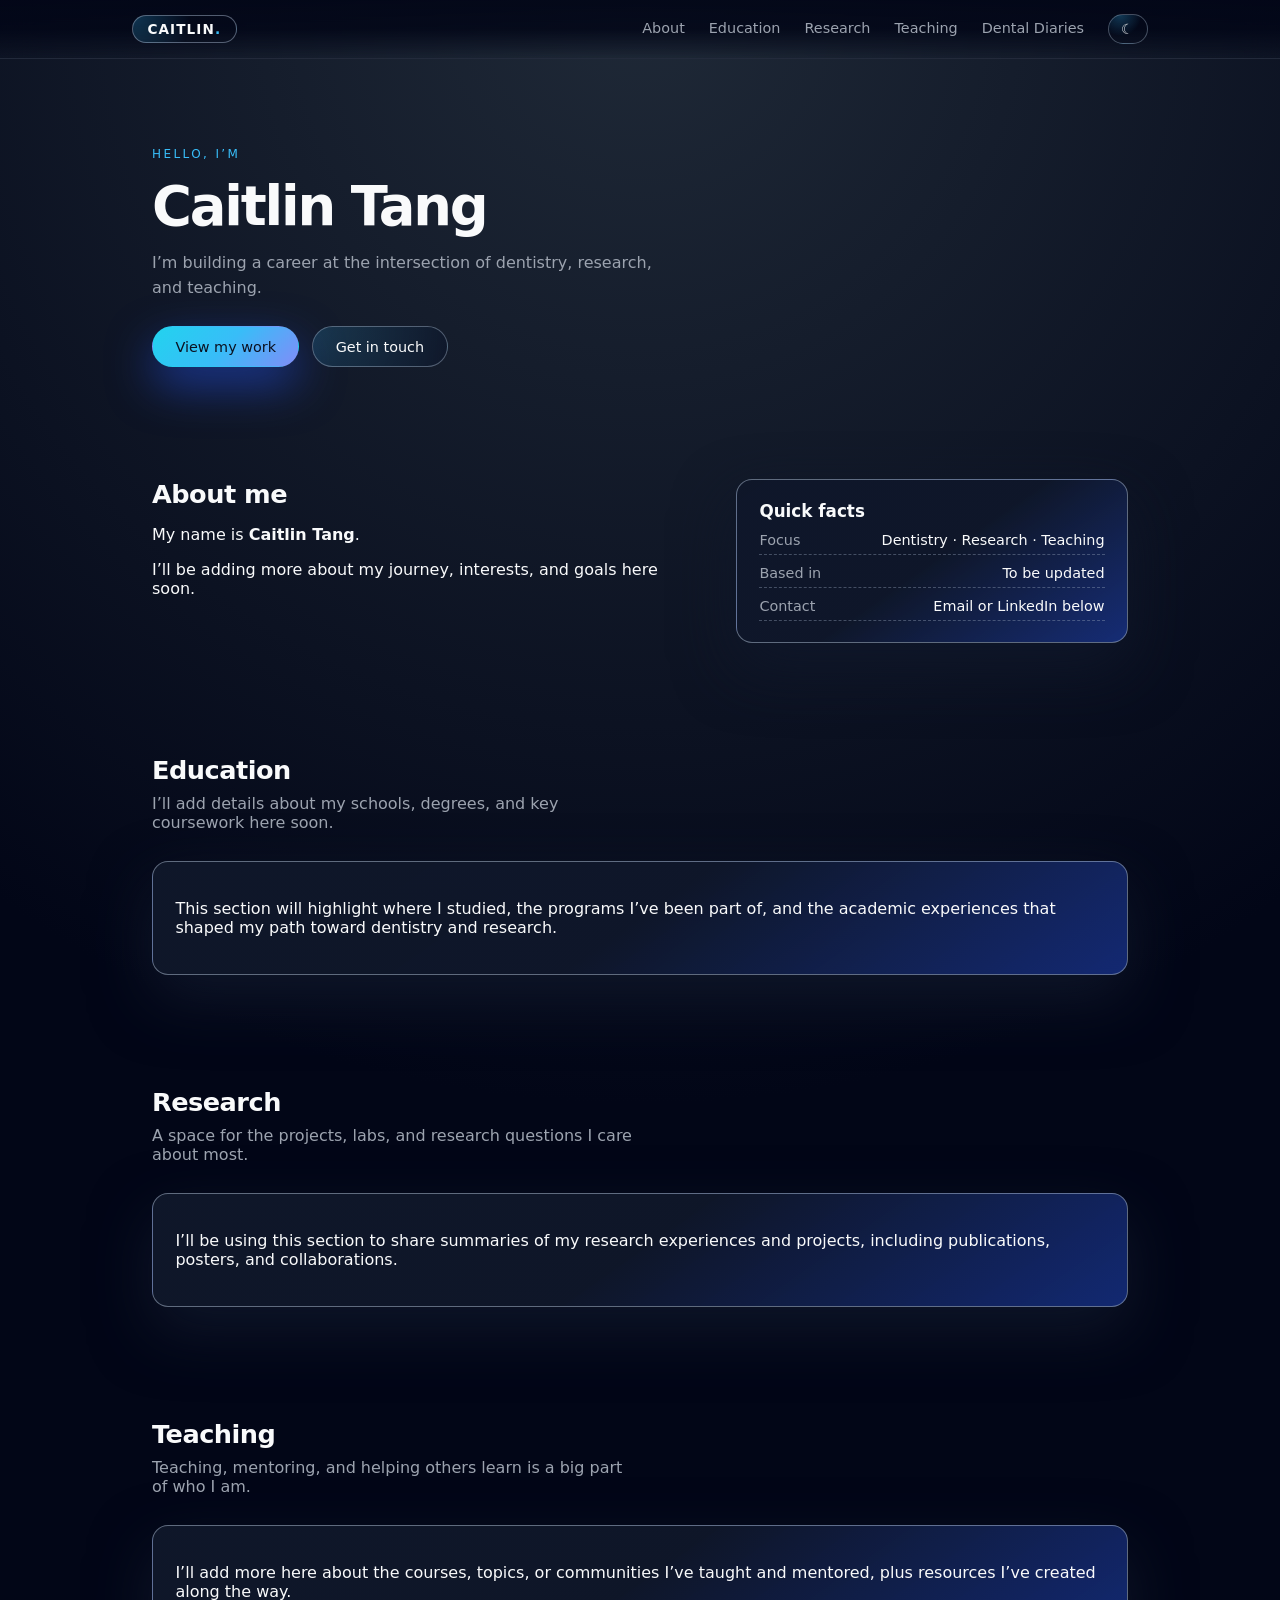
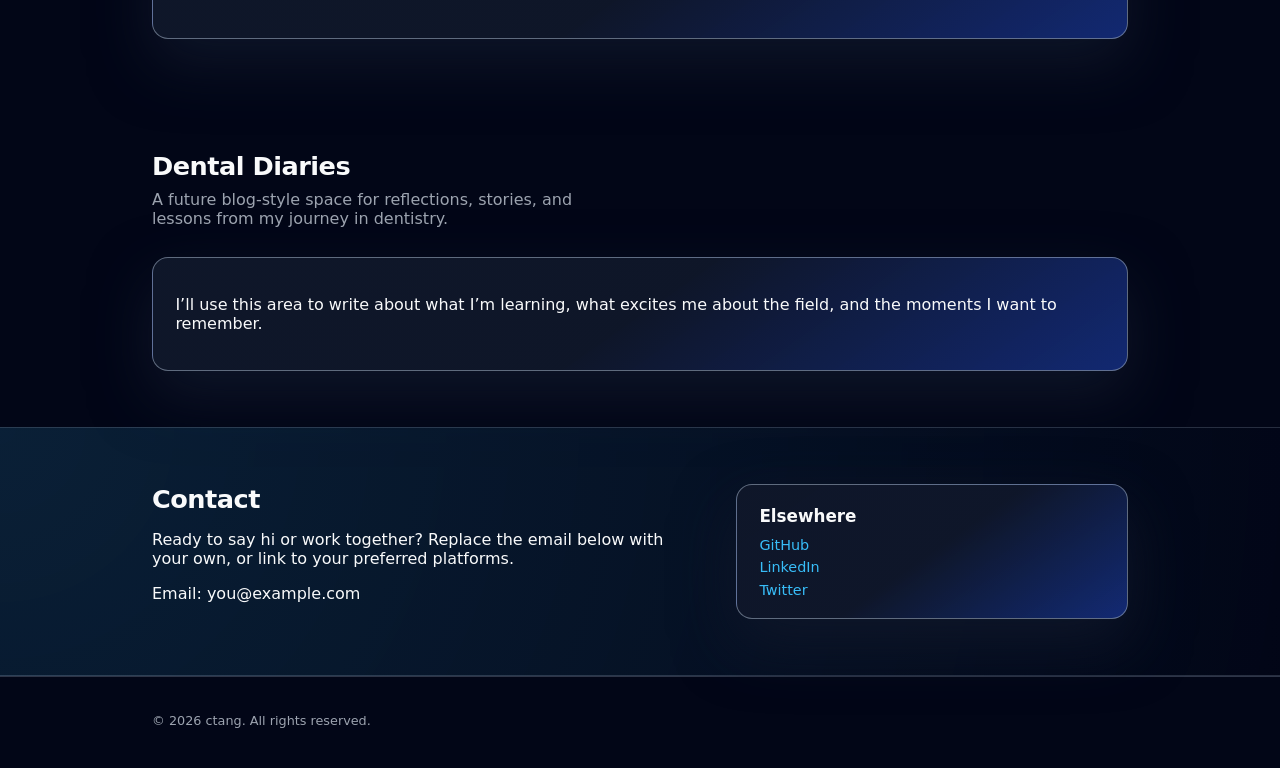
==== index.html @ 3e534599 "Initial website" ====
<!DOCTYPE html>
<html lang="en">
  <head>
    <meta charset="UTF-8" />
    <meta name="viewport" content="width=device-width, initial-scale=1.0" />
    <title>Caitlin Tang</title>
    <meta name="description" content="Personal website and portfolio of Caitlin Tang." />
    <link rel="stylesheet" href="styles.css" />
  </head>
  <body>
    <header class="site-header">
      <div class="container header-inner">
        <a href="#top" class="logo">caitlin<span>.</span></a>
        <nav class="nav">
          <a href="#about">About</a>
          <a href="#education">Education</a>
          <a href="#research">Research</a>
          <a href="#teaching">Teaching</a>
          <a href="#dental-diaries">Dental Diaries</a>
          <button class="theme-toggle" aria-label="Toggle dark mode">
            <span class="theme-icon">☾</span>
          </button>
        </nav>
      </div>
    </header>

    <main id="top">
      <section class="hero">
        <div class="container hero-inner">
          <div>
            <p class="eyebrow">Hello, I’m</p>
            <h1>Caitlin Tang</h1>
            <p class="subtitle">
              I’m building a career at the intersection of dentistry, research, and teaching.
            </p>
            <div class="hero-actions">
              <a href="#projects" class="btn primary">View my work</a>
              <a href="#contact" class="btn ghost">Get in touch</a>
            </div>
          </div>
        </div>
      </section>

      <section id="about" class="section">
        <div class="container two-column">
          <div>
            <h2>About me</h2>
            <p>My name is <strong>Caitlin Tang</strong>.</p>
            <p>I’ll be adding more about my journey, interests, and goals here soon.</p>
          </div>
          <div class="card">
            <h3>Quick facts</h3>
            <ul class="facts-list">
              <li><span>Focus</span><strong>Dentistry · Research · Teaching</strong></li>
              <li><span>Based in</span><strong>To be updated</strong></li>
              <li><span>Contact</span><strong>Email or LinkedIn below</strong></li>
            </ul>
          </div>
        </div>
      </section>

      <section id="education" class="section">
        <div class="container">
          <h2>Education</h2>
          <p class="section-intro">
            I’ll add details about my schools, degrees, and key coursework here soon.
          </p>
          <div class="card">
            <p>
              This section will highlight where I studied, the programs I’ve been part of, and the academic
              experiences that shaped my path toward dentistry and research.
            </p>
          </div>
        </div>
      </section>

      <section id="research" class="section">
        <div class="container">
          <h2>Research</h2>
          <p class="section-intro">
            A space for the projects, labs, and research questions I care about most.
          </p>
          <div class="card">
            <p>
              I’ll be using this section to share summaries of my research experiences and projects,
              including publications, posters, and collaborations.
            </p>
          </div>
        </div>
      </section>

      <section id="teaching" class="section">
        <div class="container">
          <h2>Teaching</h2>
          <p class="section-intro">
            Teaching, mentoring, and helping others learn is a big part of who I am.
          </p>
          <div class="card">
            <p>
              I’ll add more here about the courses, topics, or communities I’ve taught and mentored,
              plus resources I’ve created along the way.
            </p>
          </div>
        </div>
      </section>

      <section id="dental-diaries" class="section">
        <div class="container">
          <h2>Dental Diaries</h2>
          <p class="section-intro">
            A future blog-style space for reflections, stories, and lessons from my journey in dentistry.
          </p>
          <div class="card">
            <p>
              I’ll use this area to write about what I’m learning, what excites me about the field,
              and the moments I want to remember.
            </p>
          </div>
        </div>
      </section>

      <section id="contact" class="section section-alt">
        <div class="container two-column">
          <div>
            <h2>Contact</h2>
            <p>
              Ready to say hi or work together? Replace the email below with your own, or
              link to your preferred platforms.
            </p>
            <p>
              Email:
              <a href="mailto:you@example.com">you@example.com</a>
            </p>
          </div>
          <div class="card">
            <h3>Elsewhere</h3>
            <ul class="links-list">
              <li>
                <a href="https://github.com/ctangtyy" target="_blank" rel="noreferrer">
                  GitHub
                </a>
              </li>
              <li>
                <a
                  href="https://www.linkedin.com/in/caitlin-tang-6b973a229/"
                  target="_blank"
                  rel="noreferrer"
                >
                  LinkedIn
                </a>
              </li>
              <li><a href="#" target="_blank" rel="noreferrer">Twitter</a></li>
            </ul>
          </div>
        </div>
      </section>
    </main>

    <footer class="site-footer">
      <div class="container footer-inner">
        <p>© <span id="year"></span> ctang. All rights reserved.</p>
      </div>
    </footer>

    <script src="script.js"></script>
  </body>
</html>
---- styles.css ----
:root {
  --bg: #050816;
  --bg-elevated: #0b1020;
  --bg-alt: #070b16;
  --text: #f9fafb;
  --muted: #9ca3af;
  --accent: #38bdf8;
  --accent-soft: rgba(56, 189, 248, 0.1);
  --border-subtle: rgba(148, 163, 184, 0.4);
  --radius-lg: 16px;
  --radius-full: 999px;
  --shadow-soft: 0 24px 60px rgba(15, 23, 42, 0.9);
  --shadow-subtle: 0 12px 30px rgba(15, 23, 42, 0.7);
  --transition-fast: 180ms ease-out;
  --transition-med: 220ms ease-out;
}

*,
*::before,
*::after {
  box-sizing: border-box;
}

html,
body {
  margin: 0;
  padding: 0;
  scroll-behavior: smooth;
}

body {
  min-height: 100vh;
  font-family: system-ui, -apple-system, BlinkMacSystemFont, "SF Pro Text", sans-serif;
  color: var(--text);
  background: radial-gradient(circle at top, #1f2937 0, #020617 45%, #020617 100%);
}

img {
  max-width: 100%;
  display: block;
}

a {
  color: inherit;
  text-decoration: none;
}

.container {
  width: 100%;
  max-width: 1024px;
  margin: 0 auto;
  padding: 0 1.5rem;
}

.site-header {
  position: sticky;
  top: 0;
  z-index: 20;
  backdrop-filter: blur(18px);
  background: linear-gradient(
    to bottom,
    rgba(2, 6, 23, 0.92),
    rgba(2, 6, 23, 0.85),
    transparent
  );
  border-bottom: 1px solid rgba(148, 163, 184, 0.22);
}

.header-inner {
  display: flex;
  align-items: center;
  justify-content: space-between;
  padding: 0.9rem 0.25rem;
}

.logo {
  font-weight: 700;
  letter-spacing: 0.08em;
  text-transform: uppercase;
  font-size: 0.85rem;
  padding: 0.3rem 0.9rem;
  border-radius: 999px;
  border: 1px solid rgba(148, 163, 184, 0.55);
  background: radial-gradient(circle at 0 0, rgba(56, 189, 248, 0.26), transparent 55%);
}

.logo span {
  color: var(--accent);
}

.nav {
  display: flex;
  align-items: center;
  gap: 1.5rem;
  font-size: 0.9rem;
}

.nav a {
  color: var(--muted);
  position: relative;
  padding-bottom: 0.1rem;
  transition: color var(--transition-fast);
}

.nav a::after {
  content: "";
  position: absolute;
  left: 0;
  bottom: 0;
  width: 0;
  height: 1px;
  background: linear-gradient(to right, #22d3ee, #38bdf8, #818cf8);
  transition: width var(--transition-med);
}

.nav a:hover {
  color: var(--text);
}

.nav a:hover::after {
  width: 100%;
}

.theme-toggle {
  border-radius: 999px;
  border: 1px solid rgba(148, 163, 184, 0.5);
  background: radial-gradient(circle at 30% 0%, rgba(56, 189, 248, 0.3), transparent 55%);
  color: var(--text);
  padding: 0.35rem 0.75rem;
  display: inline-flex;
  align-items: center;
  gap: 0.4rem;
  cursor: pointer;
  font-size: 0.75rem;
  text-transform: uppercase;
  letter-spacing: 0.08em;
  opacity: 0.9;
  transition: transform var(--transition-fast), box-shadow var(--transition-fast),
    background var(--transition-fast), opacity var(--transition-fast);
}

.theme-toggle:hover {
  transform: translateY(-1px);
  box-shadow: 0 10px 25px rgba(15, 23, 42, 0.8);
  opacity: 1;
}

.theme-icon {
  font-size: 0.9rem;
}

.hero {
  padding: 5.5rem 0 3.5rem;
}

.hero-inner {
  display: grid;
  grid-template-columns: minmax(0, 1.3fr);
  gap: 3rem;
}

.eyebrow {
  text-transform: uppercase;
  letter-spacing: 0.2em;
  font-size: 0.75rem;
  color: var(--accent);
  margin: 0 0 0.9rem;
}

h1 {
  font-size: clamp(2.6rem, 5vw, 3.4rem);
  letter-spacing: -0.04em;
  margin: 0 0 0.7rem;
}

.subtitle {
  font-size: 1rem;
  line-height: 1.6;
  color: var(--muted);
  max-width: 32rem;
  margin: 0 0 1.6rem;
}

.hero-actions {
  display: flex;
  flex-wrap: wrap;
  gap: 0.8rem;
}

.btn {
  display: inline-flex;
  align-items: center;
  justify-content: center;
  padding: 0.7rem 1.4rem;
  border-radius: var(--radius-full);
  font-size: 0.9rem;
  border: 1px solid transparent;
  cursor: pointer;
  transition: transform var(--transition-fast), box-shadow var(--transition-fast),
    background var(--transition-fast), border-color var(--transition-fast), color var(--transition-fast);
}

.btn.primary {
  background: linear-gradient(135deg, #22d3ee, #38bdf8, #818cf8);
  color: #0b1120;
  box-shadow: 0 18px 45px rgba(30, 64, 175, 0.8);
}

.btn.primary:hover {
  transform: translateY(-1px);
  box-shadow: 0 22px 55px rgba(15, 23, 42, 0.95);
}

.btn.ghost {
  border-color: rgba(148, 163, 184, 0.5);
  color: var(--text);
  background: radial-gradient(circle at 0 0, rgba(56, 189, 248, 0.18), rgba(15, 23, 42, 0.9));
}

.btn.ghost:hover {
  border-color: rgba(148, 163, 184, 0.9);
  background: radial-gradient(circle at 0 0, rgba(56, 189, 248, 0.2), rgba(15, 23, 42, 1));
}

.section {
  padding: 3.5rem 0;
}

.section-alt {
  background: radial-gradient(circle at 0 0, rgba(56, 189, 248, 0.14), rgba(2, 6, 23, 0.95));
  border-top: 1px solid rgba(148, 163, 184, 0.25);
  border-bottom: 1px solid rgba(148, 163, 184, 0.25);
}

h2 {
  font-size: 1.6rem;
  letter-spacing: -0.02em;
  margin: 0 0 0.6rem;
}

.section-intro {
  margin: 0 0 1.8rem;
  color: var(--muted);
  max-width: 30rem;
}

.two-column {
  display: grid;
  grid-template-columns: minmax(0, 1.4fr) minmax(0, 1fr);
  gap: 2.2rem;
  align-items: flex-start;
}

.card {
  background: linear-gradient(
    145deg,
    rgba(15, 23, 42, 0.98),
    rgba(15, 23, 42, 0.96),
    rgba(30, 64, 175, 0.6)
  );
  border-radius: var(--radius-lg);
  padding: 1.3rem 1.4rem;
  border: 1px solid rgba(148, 163, 184, 0.6);
  box-shadow: var(--shadow-soft);
}

.card h3 {
  margin-top: 0;
  margin-bottom: 0.7rem;
  font-size: 1.05rem;
}

.facts-list {
  list-style: none;
  padding: 0;
  margin: 0;
  display: grid;
  gap: 0.6rem;
  font-size: 0.9rem;
}

.facts-list li {
  display: flex;
  justify-content: space-between;
  gap: 1rem;
  padding-bottom: 0.4rem;
  border-bottom: 1px dashed rgba(148, 163, 184, 0.4);
}

.facts-list span {
  color: var(--muted);
}

.facts-list strong {
  font-weight: 500;
}

.grid {
  display: grid;
  grid-template-columns: repeat(3, minmax(0, 1fr));
  gap: 1.5rem;
}

.project-card {
  position: relative;
  overflow: hidden;
  background: radial-gradient(circle at 0 0, rgba(56, 189, 248, 0.2), rgba(15, 23, 42, 0.98));
  box-shadow: var(--shadow-subtle);
}

.project-card::before {
  content: "";
  position: absolute;
  inset: -40%;
  background: conic-gradient(
    from 180deg at 50% 50%,
    rgba(56, 189, 248, 0.2),
    transparent,
    rgba(129, 140, 248, 0.3),
    transparent,
    rgba(56, 189, 248, 0.2)
  );
  opacity: 0;
  transition: opacity var(--transition-med);
  pointer-events: none;
}

.project-card:hover::before {
  opacity: 1;
}

.project-card h3 {
  margin-top: 0;
  margin-bottom: 0.5rem;
}

.project-card p {
  margin: 0 0 1rem;
  color: var(--muted);
  font-size: 0.9rem;
}

.tags {
  display: flex;
  flex-wrap: wrap;
  gap: 0.4rem;
}

.tags span {
  font-size: 0.75rem;
  padding: 0.25rem 0.6rem;
  border-radius: 999px;
  background: rgba(15, 23, 42, 0.2);
  border: 1px solid rgba(148, 163, 184, 0.6);
  color: var(--muted);
}

.links-list {
  list-style: none;
  padding: 0;
  margin: 0;
  display: grid;
  gap: 0.4rem;
  font-size: 0.9rem;
}

.links-list a {
  color: var(--accent);
}

.links-list a:hover {
  text-decoration: underline;
}

.site-footer {
  border-top: 1px solid rgba(148, 163, 184, 0.3);
  padding: 1.4rem 0 1.7rem;
}

.footer-inner {
  font-size: 0.8rem;
  color: var(--muted);
  display: flex;
  justify-content: space-between;
  gap: 1rem;
  flex-wrap: wrap;
}

@media (max-width: 800px) {
  .nav {
    gap: 0.9rem;
  }

  .hero {
    padding-top: 4.5rem;
  }

  .hero-inner {
    grid-template-columns: minmax(0, 1fr);
  }

  .two-column {
    grid-template-columns: minmax(0, 1fr);
  }

  .grid {
    grid-template-columns: repeat(2, minmax(0, 1fr));
  }
}

@media (max-width: 600px) {
  .header-inner {
    padding-inline: 0.2rem;
  }

  .nav a {
    display: none;
  }

  .hero {
    padding-top: 4.2rem;
  }

  .grid {
    grid-template-columns: minmax(0, 1fr);
  }

  .card {
    padding: 1.05rem 1.1rem;
  }
}
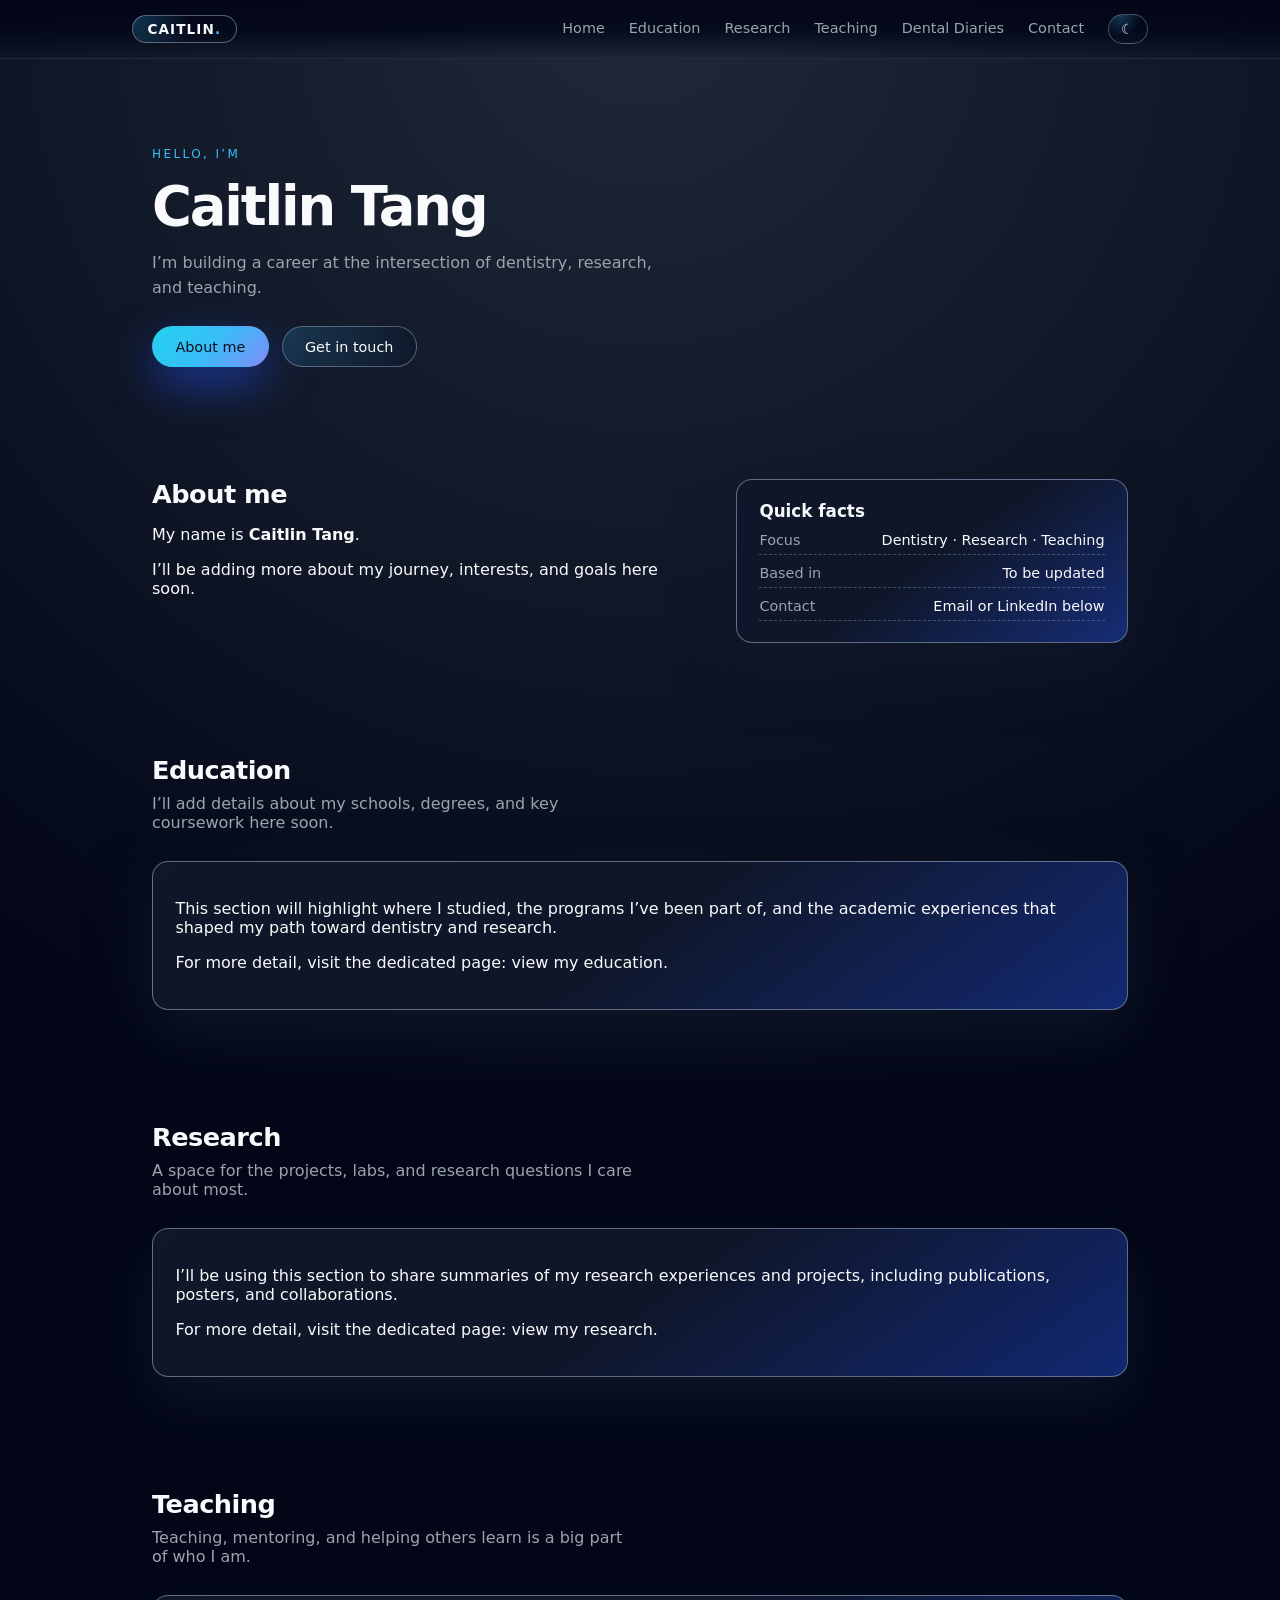
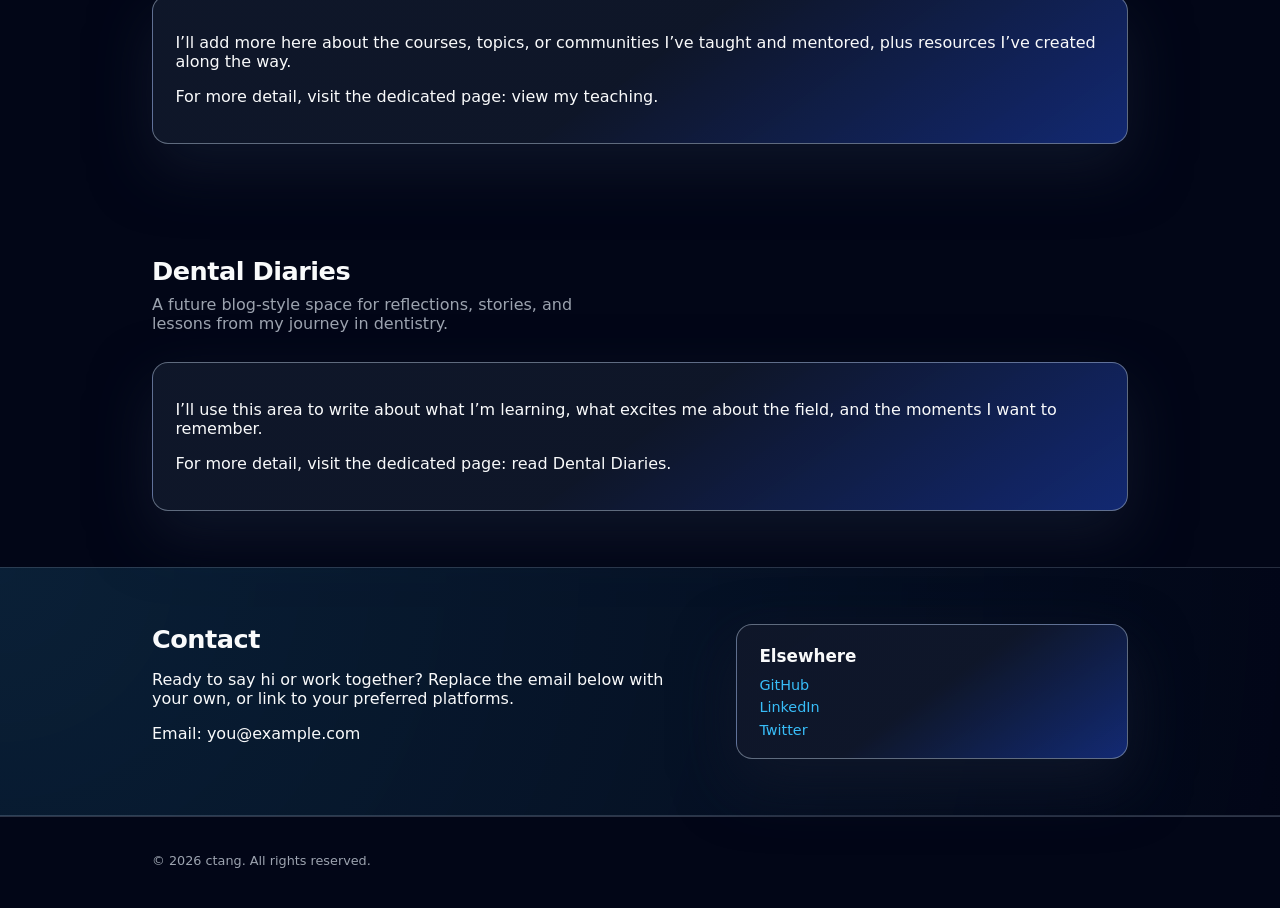
==== commit e70fa91f: "Add multi-page layout for education, research, teaching, and dental diaries" ====
--- a/index.html
+++ b/index.html
@@ -10,13 +10,14 @@
   <body>
     <header class="site-header">
       <div class="container header-inner">
-        <a href="#top" class="logo">caitlin<span>.</span></a>
+        <a href="index.html#top" class="logo">caitlin<span>.</span></a>
         <nav class="nav">
-          <a href="#about">About</a>
-          <a href="#education">Education</a>
-          <a href="#research">Research</a>
-          <a href="#teaching">Teaching</a>
-          <a href="#dental-diaries">Dental Diaries</a>
+          <a href="index.html#about">Home</a>
+          <a href="education.html">Education</a>
+          <a href="research.html">Research</a>
+          <a href="teaching.html">Teaching</a>
+          <a href="dental-diaries.html">Dental Diaries</a>
+          <a href="index.html#contact">Contact</a>
           <button class="theme-toggle" aria-label="Toggle dark mode">
             <span class="theme-icon">☾</span>
           </button>
@@ -34,7 +35,7 @@
               I’m building a career at the intersection of dentistry, research, and teaching.
             </p>
             <div class="hero-actions">
-              <a href="#projects" class="btn primary">View my work</a>
+              <a href="#about" class="btn primary">About me</a>
               <a href="#contact" class="btn ghost">Get in touch</a>
             </div>
           </div>
@@ -70,6 +71,10 @@
               This section will highlight where I studied, the programs I’ve been part of, and the academic
               experiences that shaped my path toward dentistry and research.
             </p>
+            <p>
+              For more detail, visit the dedicated page:
+              <a href="education.html">view my education</a>.
+            </p>
           </div>
         </div>
       </section>
@@ -84,6 +89,10 @@
             <p>
               I’ll be using this section to share summaries of my research experiences and projects,
               including publications, posters, and collaborations.
+            </p>
+            <p>
+              For more detail, visit the dedicated page:
+              <a href="research.html">view my research</a>.
             </p>
           </div>
         </div>
@@ -100,6 +109,10 @@
               I’ll add more here about the courses, topics, or communities I’ve taught and mentored,
               plus resources I’ve created along the way.
             </p>
+            <p>
+              For more detail, visit the dedicated page:
+              <a href="teaching.html">view my teaching</a>.
+            </p>
           </div>
         </div>
       </section>
@@ -114,6 +127,10 @@
             <p>
               I’ll use this area to write about what I’m learning, what excites me about the field,
               and the moments I want to remember.
+            </p>
+            <p>
+              For more detail, visit the dedicated page:
+              <a href="dental-diaries.html">read Dental Diaries</a>.
             </p>
           </div>
         </div>
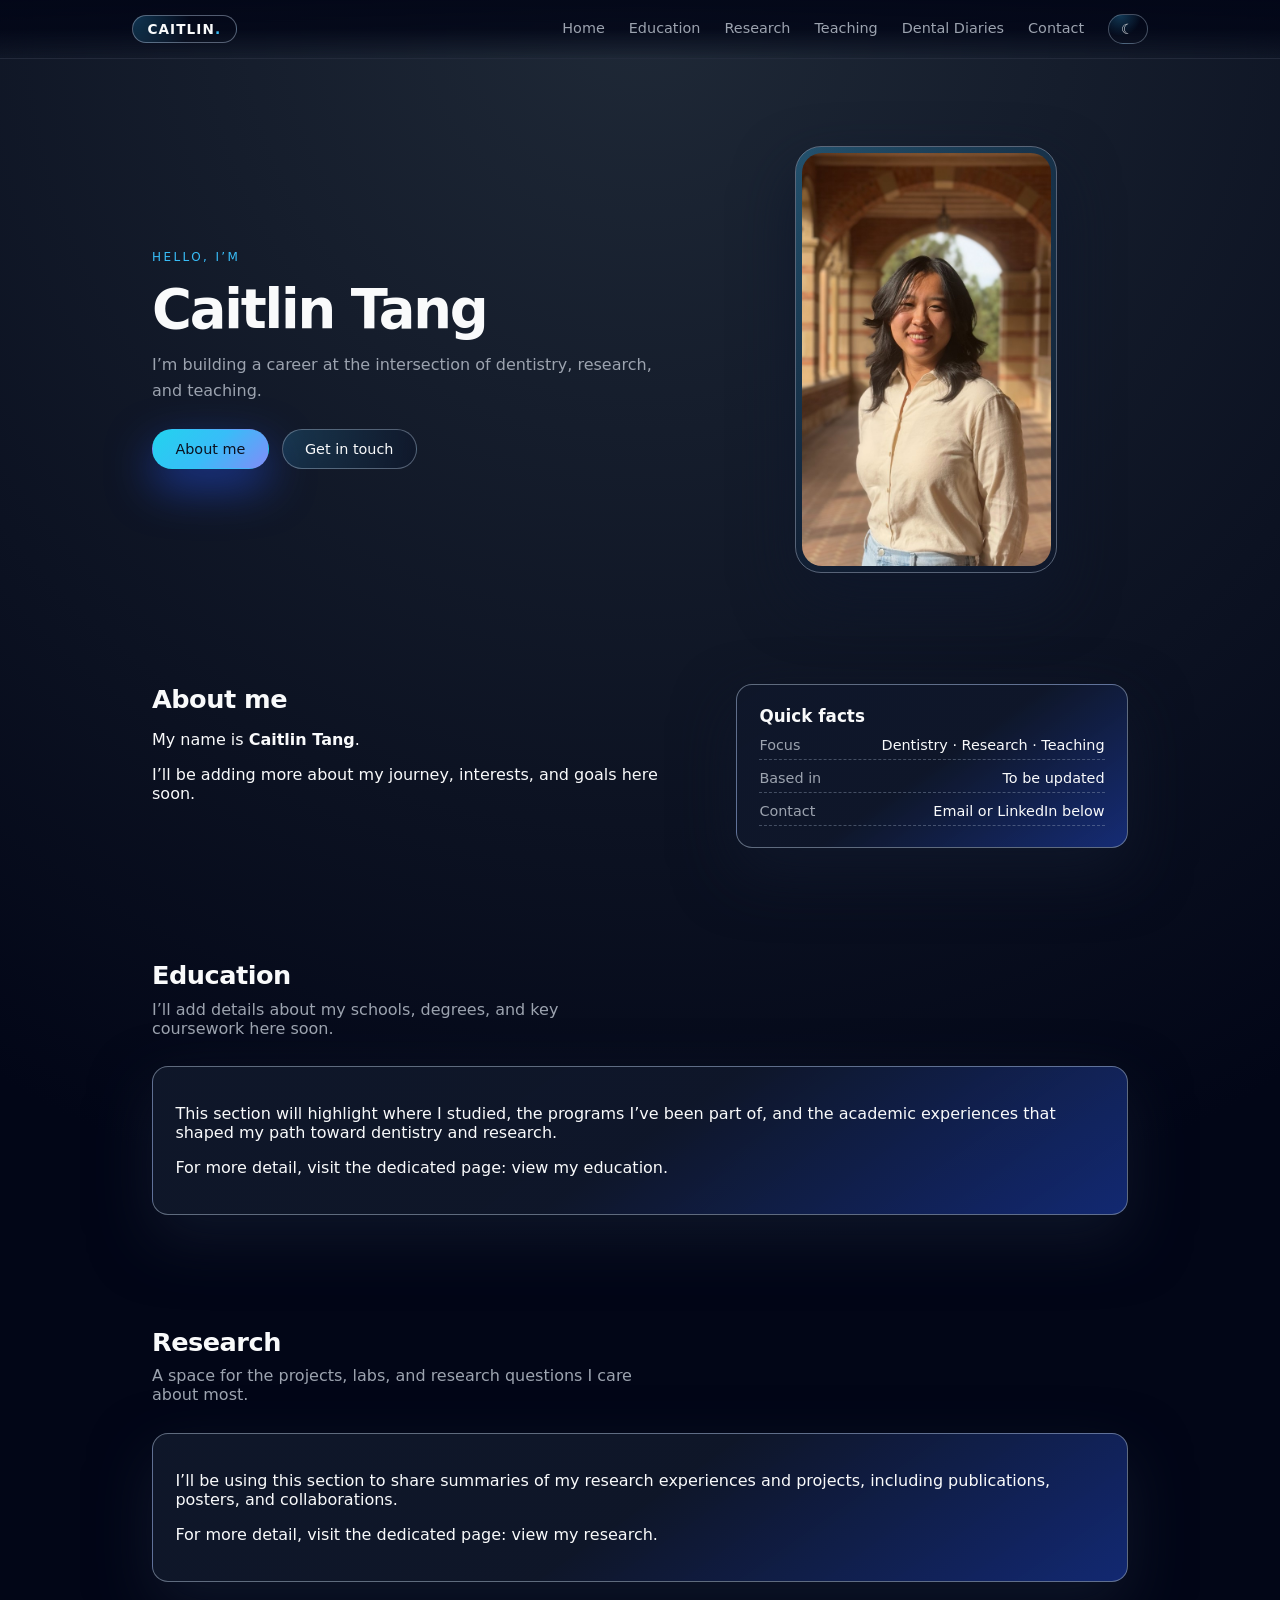
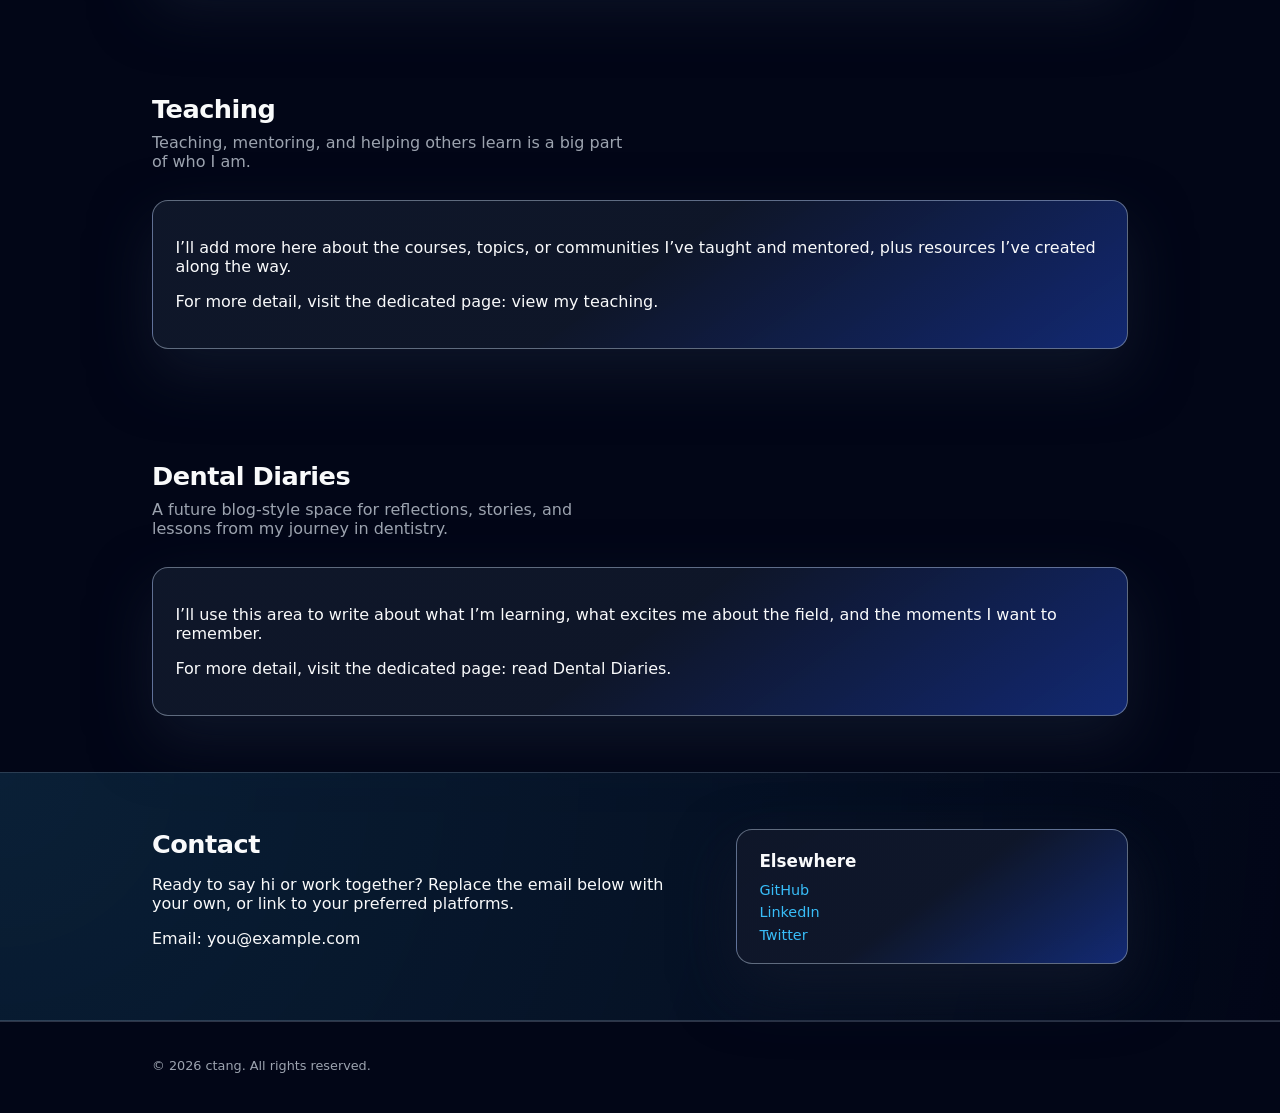
==== commit 68fd0117: "Add headshot and asset folders" ====
--- a/index.html
+++ b/index.html
@@ -28,7 +28,7 @@
     <main id="top">
       <section class="hero">
         <div class="container hero-inner">
-          <div>
+          <div class="hero-text">
             <p class="eyebrow">Hello, I’m</p>
             <h1>Caitlin Tang</h1>
             <p class="subtitle">
@@ -37,6 +37,15 @@
             <div class="hero-actions">
               <a href="#about" class="btn primary">About me</a>
               <a href="#contact" class="btn ghost">Get in touch</a>
+            </div>
+          </div>
+          <div class="hero-photo-wrapper">
+            <div class="hero-photo-card">
+              <img
+                src="assets/images/headshot.png"
+                alt="Portrait of Caitlin Tang standing in an arched hallway"
+                class="hero-photo"
+              />
             </div>
           </div>
         </div>
--- a/styles.css
+++ b/styles.css
@@ -155,8 +155,42 @@
 
 .hero-inner {
   display: grid;
-  grid-template-columns: minmax(0, 1.3fr);
+  grid-template-columns: minmax(0, 1.3fr) minmax(0, 1fr);
   gap: 3rem;
+}
+
+.hero-text {
+  align-self: center;
+}
+
+.hero-photo-wrapper {
+  display: flex;
+  justify-content: center;
+}
+
+.hero-photo-card {
+  position: relative;
+  border-radius: 24px;
+  padding: 0.35rem;
+  background: radial-gradient(circle at 0 0, rgba(56, 189, 248, 0.3), rgba(15, 23, 42, 0.95));
+  box-shadow: 0 26px 60px rgba(15, 23, 42, 0.95);
+  max-width: 260px;
+}
+
+.hero-photo-card::before {
+  content: "";
+  position: absolute;
+  inset: -1px;
+  border-radius: 26px;
+  border: 1px solid rgba(148, 163, 184, 0.55);
+  pointer-events: none;
+}
+
+.hero-photo {
+  border-radius: 20px;
+  width: 100%;
+  height: auto;
+  object-fit: cover;
 }
 
 .eyebrow {
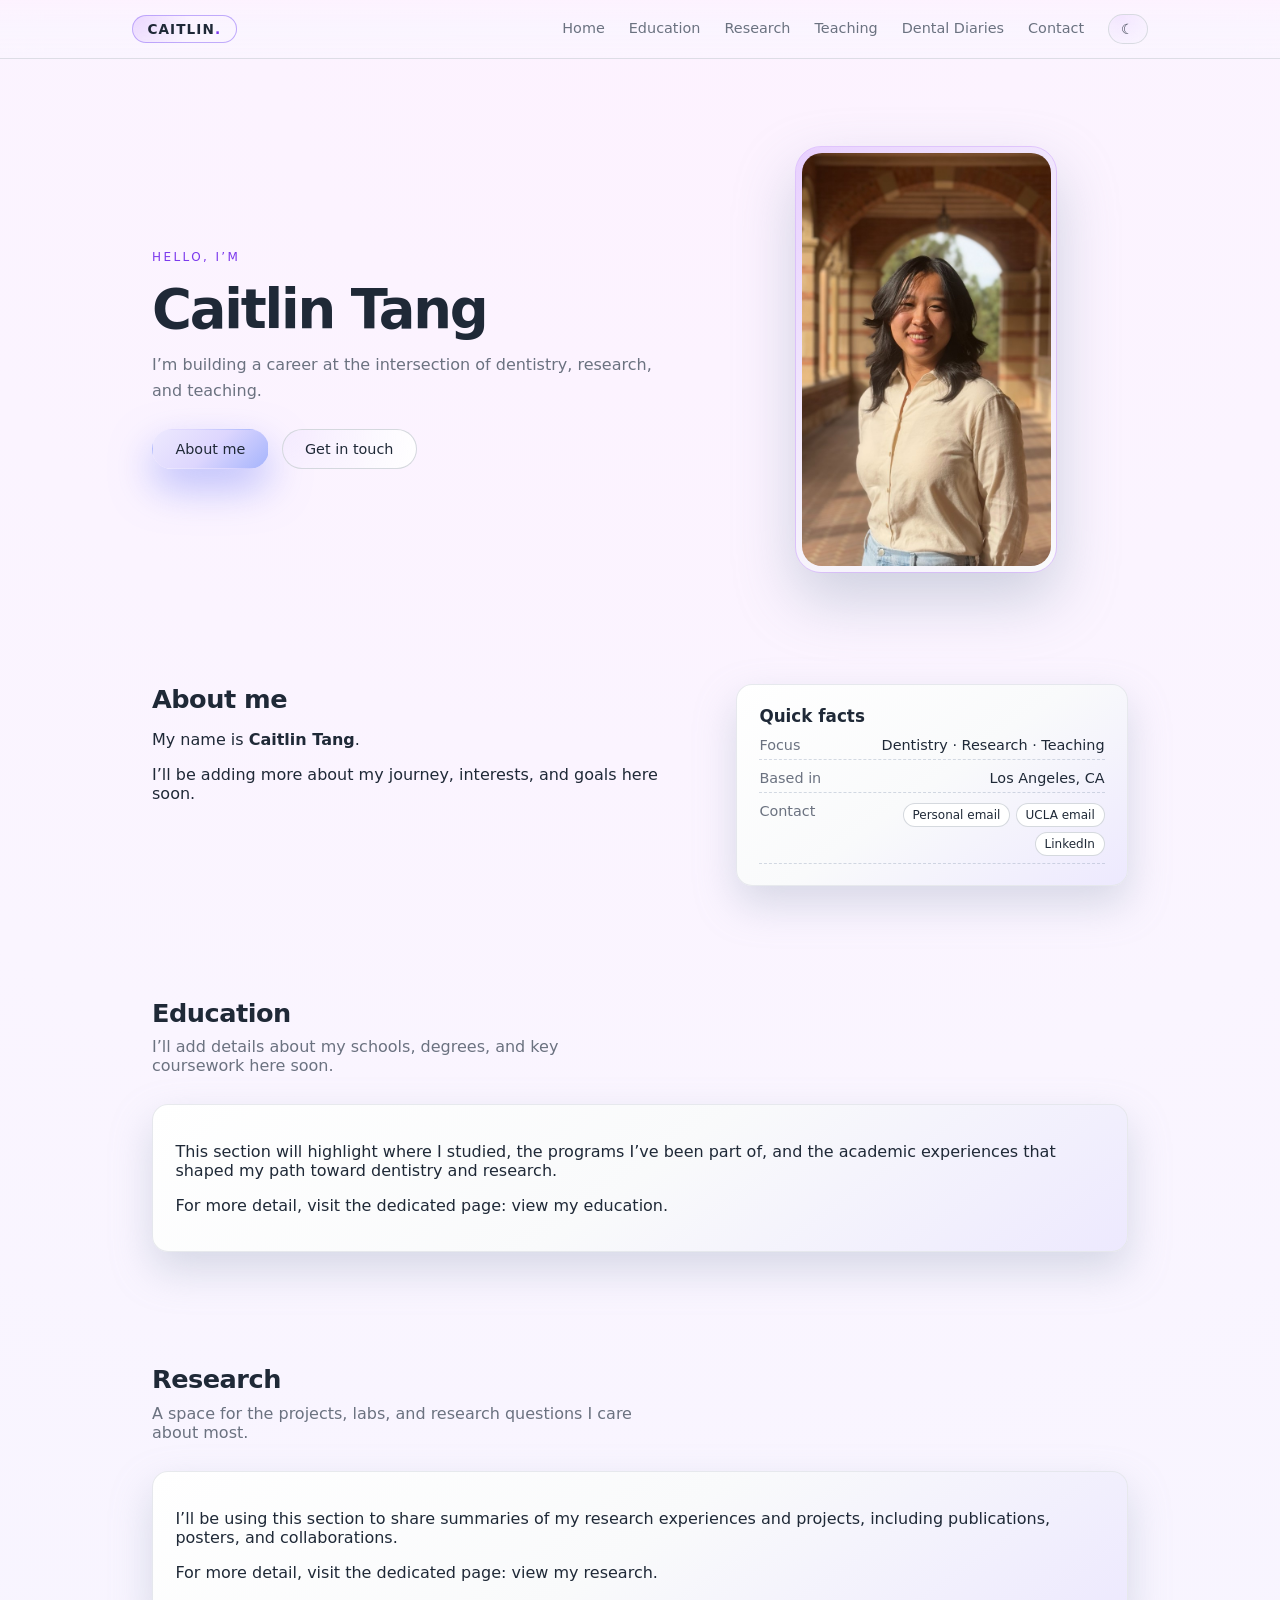
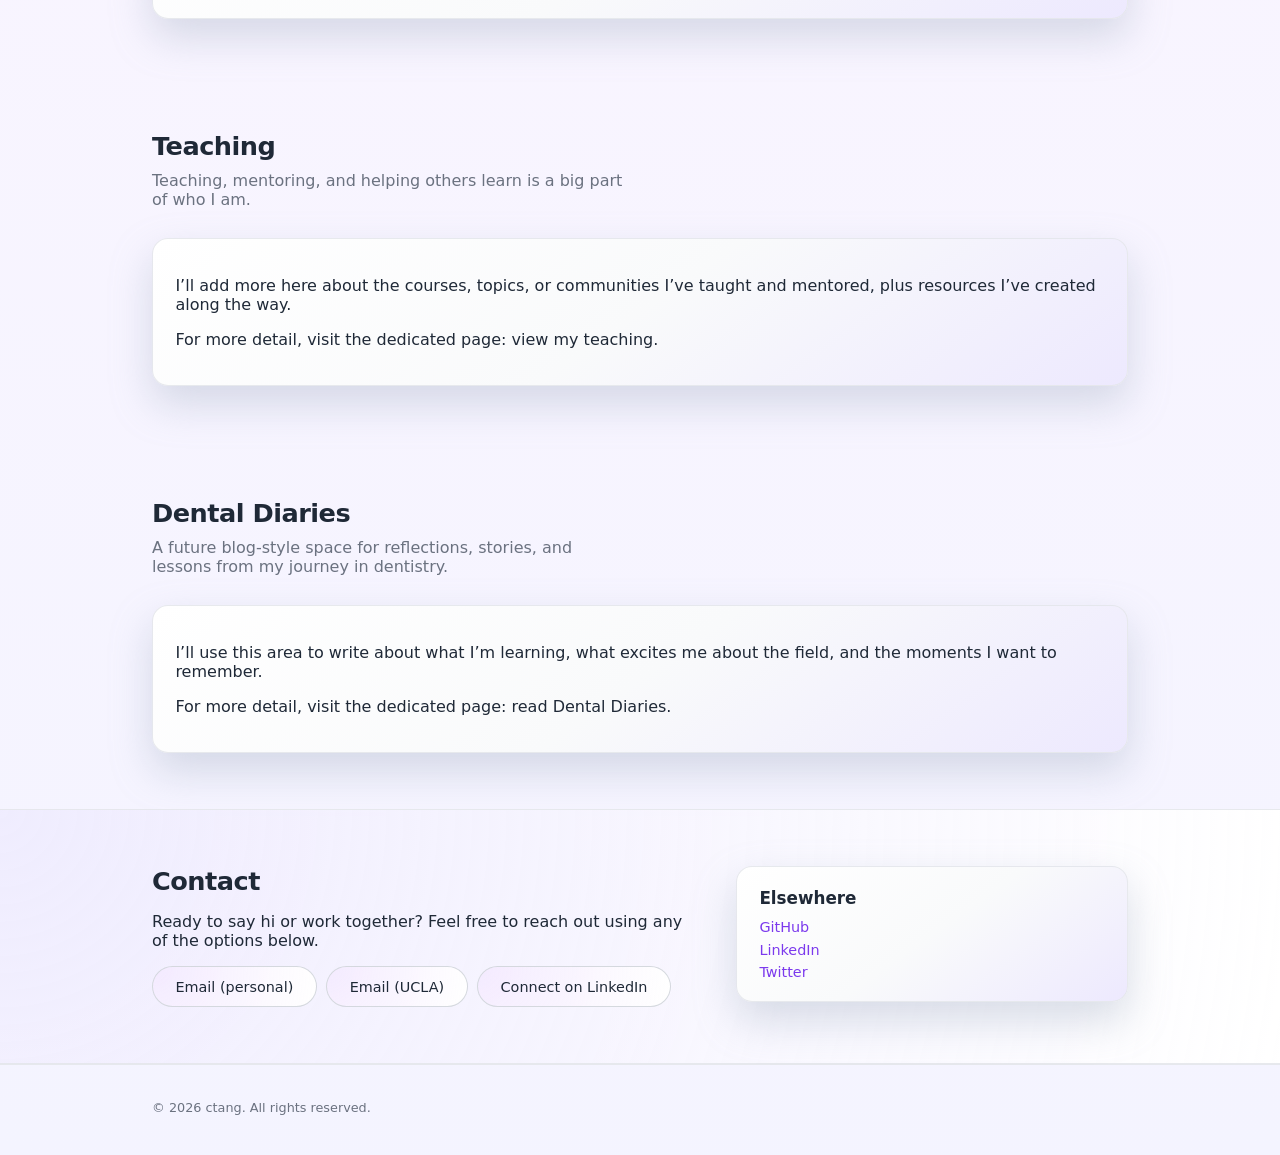
==== commit 2162b061: "changed the theme and also the buttons" ====
--- a/index.html
+++ b/index.html
@@ -62,8 +62,22 @@
             <h3>Quick facts</h3>
             <ul class="facts-list">
               <li><span>Focus</span><strong>Dentistry · Research · Teaching</strong></li>
-              <li><span>Based in</span><strong>To be updated</strong></li>
-              <li><span>Contact</span><strong>Email or LinkedIn below</strong></li>
+              <li><span>Based in</span><strong>Los Angeles, CA</strong></li>
+              <li class="facts-contact">
+                <span>Contact</span>
+                <div class="facts-contact-buttons">
+                  <a href="mailto:ctang775@gmail.com" class="chip">Personal email</a>
+                  <a href="mailto:ctang04@g.ucla.edu" class="chip">UCLA email</a>
+                  <a
+                    href="https://www.linkedin.com/in/caitlin-tang-6b973a229/"
+                    target="_blank"
+                    rel="noreferrer"
+                    class="chip"
+                  >
+                    LinkedIn
+                  </a>
+                </div>
+              </li>
             </ul>
           </div>
         </div>
@@ -150,13 +164,20 @@
           <div>
             <h2>Contact</h2>
             <p>
-              Ready to say hi or work together? Replace the email below with your own, or
-              link to your preferred platforms.
-            </p>
-            <p>
-              Email:
-              <a href="mailto:you@example.com">you@example.com</a>
-            </p>
+              Ready to say hi or work together? Feel free to reach out using any of the options below.
+            </p>
+            <div class="contact-buttons">
+              <a href="mailto:ctang775@gmail.com" class="btn ghost">Email (personal)</a>
+              <a href="mailto:ctang04@g.ucla.edu" class="btn ghost">Email (UCLA)</a>
+              <a
+                href="https://www.linkedin.com/in/caitlin-tang-6b973a229/"
+                target="_blank"
+                rel="noreferrer"
+                class="btn ghost"
+              >
+                Connect on LinkedIn
+              </a>
+            </div>
           </div>
           <div class="card">
             <h3>Elsewhere</h3>
--- a/styles.css
+++ b/styles.css
@@ -1,12 +1,12 @@
 :root {
-  --bg: #050816;
-  --bg-elevated: #0b1020;
-  --bg-alt: #070b16;
-  --text: #f9fafb;
-  --muted: #9ca3af;
-  --accent: #38bdf8;
-  --accent-soft: rgba(56, 189, 248, 0.1);
-  --border-subtle: rgba(148, 163, 184, 0.4);
+  --bg: #faf5ff;
+  --bg-elevated: #f5f3ff;
+  --bg-alt: #ede9fe;
+  --text: #1f2937;
+  --muted: #6b7280;
+  --accent: #7c3aed;
+  --accent-soft: rgba(167, 139, 250, 0.16);
+  --border-subtle: rgba(167, 139, 250, 0.55);
   --radius-lg: 16px;
   --radius-full: 999px;
   --shadow-soft: 0 24px 60px rgba(15, 23, 42, 0.9);
@@ -32,7 +32,7 @@
   min-height: 100vh;
   font-family: system-ui, -apple-system, BlinkMacSystemFont, "SF Pro Text", sans-serif;
   color: var(--text);
-  background: radial-gradient(circle at top, #1f2937 0, #020617 45%, #020617 100%);
+  background: radial-gradient(circle at top, #fdf2ff 0, #faf5ff 40%, #f4f4ff 100%);
 }
 
 img {
@@ -59,11 +59,11 @@
   backdrop-filter: blur(18px);
   background: linear-gradient(
     to bottom,
-    rgba(2, 6, 23, 0.92),
-    rgba(2, 6, 23, 0.85),
-    transparent
+    rgba(253, 242, 255, 0.95),
+    rgba(250, 245, 255, 0.9),
+    rgba(250, 245, 255, 0.7)
   );
-  border-bottom: 1px solid rgba(148, 163, 184, 0.22);
+  border-bottom: 1px solid rgba(209, 213, 219, 0.7);
 }
 
 .header-inner {
@@ -80,8 +80,8 @@
   font-size: 0.85rem;
   padding: 0.3rem 0.9rem;
   border-radius: 999px;
-  border: 1px solid rgba(148, 163, 184, 0.55);
-  background: radial-gradient(circle at 0 0, rgba(56, 189, 248, 0.26), transparent 55%);
+  border: 1px solid rgba(167, 139, 250, 0.7);
+  background: radial-gradient(circle at 0 0, rgba(216, 180, 254, 0.46), transparent 55%);
 }
 
 .logo span {
@@ -109,7 +109,7 @@
   bottom: 0;
   width: 0;
   height: 1px;
-  background: linear-gradient(to right, #22d3ee, #38bdf8, #818cf8);
+  background: linear-gradient(to right, #f5d0fe, #e9d5ff, #a5b4fc);
   transition: width var(--transition-med);
 }
 
@@ -123,8 +123,8 @@
 
 .theme-toggle {
   border-radius: 999px;
-  border: 1px solid rgba(148, 163, 184, 0.5);
-  background: radial-gradient(circle at 30% 0%, rgba(56, 189, 248, 0.3), transparent 55%);
+  border: 1px solid rgba(209, 213, 219, 0.9);
+  background: radial-gradient(circle at 30% 0%, rgba(216, 180, 254, 0.25), rgba(250, 245, 255, 0.9));
   color: var(--text);
   padding: 0.35rem 0.75rem;
   display: inline-flex;
@@ -172,8 +172,8 @@
   position: relative;
   border-radius: 24px;
   padding: 0.35rem;
-  background: radial-gradient(circle at 0 0, rgba(56, 189, 248, 0.3), rgba(15, 23, 42, 0.95));
-  box-shadow: 0 26px 60px rgba(15, 23, 42, 0.95);
+  background: radial-gradient(circle at 0 0, rgba(216, 180, 254, 0.55), #f9fafb);
+  box-shadow: 0 26px 60px rgba(148, 163, 184, 0.45);
   max-width: 260px;
 }
 
@@ -182,7 +182,7 @@
   position: absolute;
   inset: -1px;
   border-radius: 26px;
-  border: 1px solid rgba(148, 163, 184, 0.55);
+  border: 1px solid rgba(216, 180, 254, 0.7);
   pointer-events: none;
 }
 
@@ -235,25 +235,25 @@
 }
 
 .btn.primary {
-  background: linear-gradient(135deg, #22d3ee, #38bdf8, #818cf8);
-  color: #0b1120;
-  box-shadow: 0 18px 45px rgba(30, 64, 175, 0.8);
+  background: linear-gradient(135deg, #ede9fe, #ddd6fe, #a5b4fc);
+  color: #1f2937;
+  box-shadow: 0 18px 40px rgba(129, 140, 248, 0.55);
 }
 
 .btn.primary:hover {
   transform: translateY(-1px);
-  box-shadow: 0 22px 55px rgba(15, 23, 42, 0.95);
+  box-shadow: 0 22px 50px rgba(129, 140, 248, 0.7);
 }
 
 .btn.ghost {
-  border-color: rgba(148, 163, 184, 0.5);
+  border-color: rgba(209, 213, 219, 0.9);
   color: var(--text);
-  background: radial-gradient(circle at 0 0, rgba(56, 189, 248, 0.18), rgba(15, 23, 42, 0.9));
+  background: radial-gradient(circle at 0 0, rgba(243, 232, 255, 0.8), #ffffff);
 }
 
 .btn.ghost:hover {
-  border-color: rgba(148, 163, 184, 0.9);
-  background: radial-gradient(circle at 0 0, rgba(56, 189, 248, 0.2), rgba(15, 23, 42, 1));
+  border-color: rgba(167, 139, 250, 0.9);
+  background: radial-gradient(circle at 0 0, rgba(237, 233, 254, 0.9), #ffffff);
 }
 
 .section {
@@ -261,9 +261,9 @@
 }
 
 .section-alt {
-  background: radial-gradient(circle at 0 0, rgba(56, 189, 248, 0.14), rgba(2, 6, 23, 0.95));
-  border-top: 1px solid rgba(148, 163, 184, 0.25);
-  border-bottom: 1px solid rgba(148, 163, 184, 0.25);
+  background: radial-gradient(circle at 0 0, rgba(237, 233, 254, 0.7), #ffffff);
+  border-top: 1px solid rgba(229, 231, 235, 0.9);
+  border-bottom: 1px solid rgba(229, 231, 235, 0.9);
 }
 
 h2 {
@@ -286,16 +286,11 @@
 }
 
 .card {
-  background: linear-gradient(
-    145deg,
-    rgba(15, 23, 42, 0.98),
-    rgba(15, 23, 42, 0.96),
-    rgba(30, 64, 175, 0.6)
-  );
+  background: linear-gradient(145deg, #ffffff, #f9fafb, #ede9fe);
   border-radius: var(--radius-lg);
   padding: 1.3rem 1.4rem;
-  border: 1px solid rgba(148, 163, 184, 0.6);
-  box-shadow: var(--shadow-soft);
+  border: 1px solid rgba(229, 231, 235, 0.9);
+  box-shadow: 0 18px 40px rgba(148, 163, 184, 0.35);
 }
 
 .card h3 {
@@ -321,6 +316,45 @@
   border-bottom: 1px dashed rgba(148, 163, 184, 0.4);
 }
 
+.facts-contact {
+  align-items: flex-start;
+}
+
+.facts-contact-buttons {
+  display: flex;
+  flex-wrap: wrap;
+  gap: 0.35rem;
+  justify-content: flex-end;
+  max-width: 14rem;
+}
+
+.chip {
+  display: inline-flex;
+  align-items: center;
+  padding: 0.25rem 0.55rem;
+  border-radius: 999px;
+  font-size: 0.75rem;
+  border: 1px solid rgba(209, 213, 219, 0.9);
+  background: #ffffff;
+  color: var(--text);
+  transition: background var(--transition-fast), border-color var(--transition-fast),
+    transform var(--transition-fast), box-shadow var(--transition-fast);
+}
+
+.chip:hover {
+  border-color: rgba(167, 139, 250, 0.9);
+  background: #f5f3ff;
+  transform: translateY(-1px);
+  box-shadow: 0 8px 18px rgba(148, 163, 184, 0.35);
+}
+
+.contact-buttons {
+  display: flex;
+  flex-wrap: wrap;
+  gap: 0.6rem;
+  margin-top: 1rem;
+}
+
 .facts-list span {
   color: var(--muted);
 }
@@ -338,8 +372,8 @@
 .project-card {
   position: relative;
   overflow: hidden;
-  background: radial-gradient(circle at 0 0, rgba(56, 189, 248, 0.2), rgba(15, 23, 42, 0.98));
-  box-shadow: var(--shadow-subtle);
+  background: radial-gradient(circle at 0 0, rgba(237, 233, 254, 0.7), #ffffff);
+  box-shadow: 0 14px 32px rgba(148, 163, 184, 0.4);
 }
 
 .project-card::before {
@@ -348,11 +382,11 @@
   inset: -40%;
   background: conic-gradient(
     from 180deg at 50% 50%,
-    rgba(56, 189, 248, 0.2),
+    rgba(219, 234, 254, 0.25),
     transparent,
-    rgba(129, 140, 248, 0.3),
+    rgba(196, 181, 253, 0.4),
     transparent,
-    rgba(56, 189, 248, 0.2)
+    rgba(219, 234, 254, 0.25)
   );
   opacity: 0;
   transition: opacity var(--transition-med);
@@ -384,8 +418,8 @@
   font-size: 0.75rem;
   padding: 0.25rem 0.6rem;
   border-radius: 999px;
-  background: rgba(15, 23, 42, 0.2);
-  border: 1px solid rgba(148, 163, 184, 0.6);
+  background: rgba(237, 233, 254, 0.9);
+  border: 1px solid rgba(209, 213, 219, 0.9);
   color: var(--muted);
 }
 
@@ -407,7 +441,7 @@
 }
 
 .site-footer {
-  border-top: 1px solid rgba(148, 163, 184, 0.3);
+  border-top: 1px solid rgba(229, 231, 235, 0.9);
   padding: 1.4rem 0 1.7rem;
 }
 
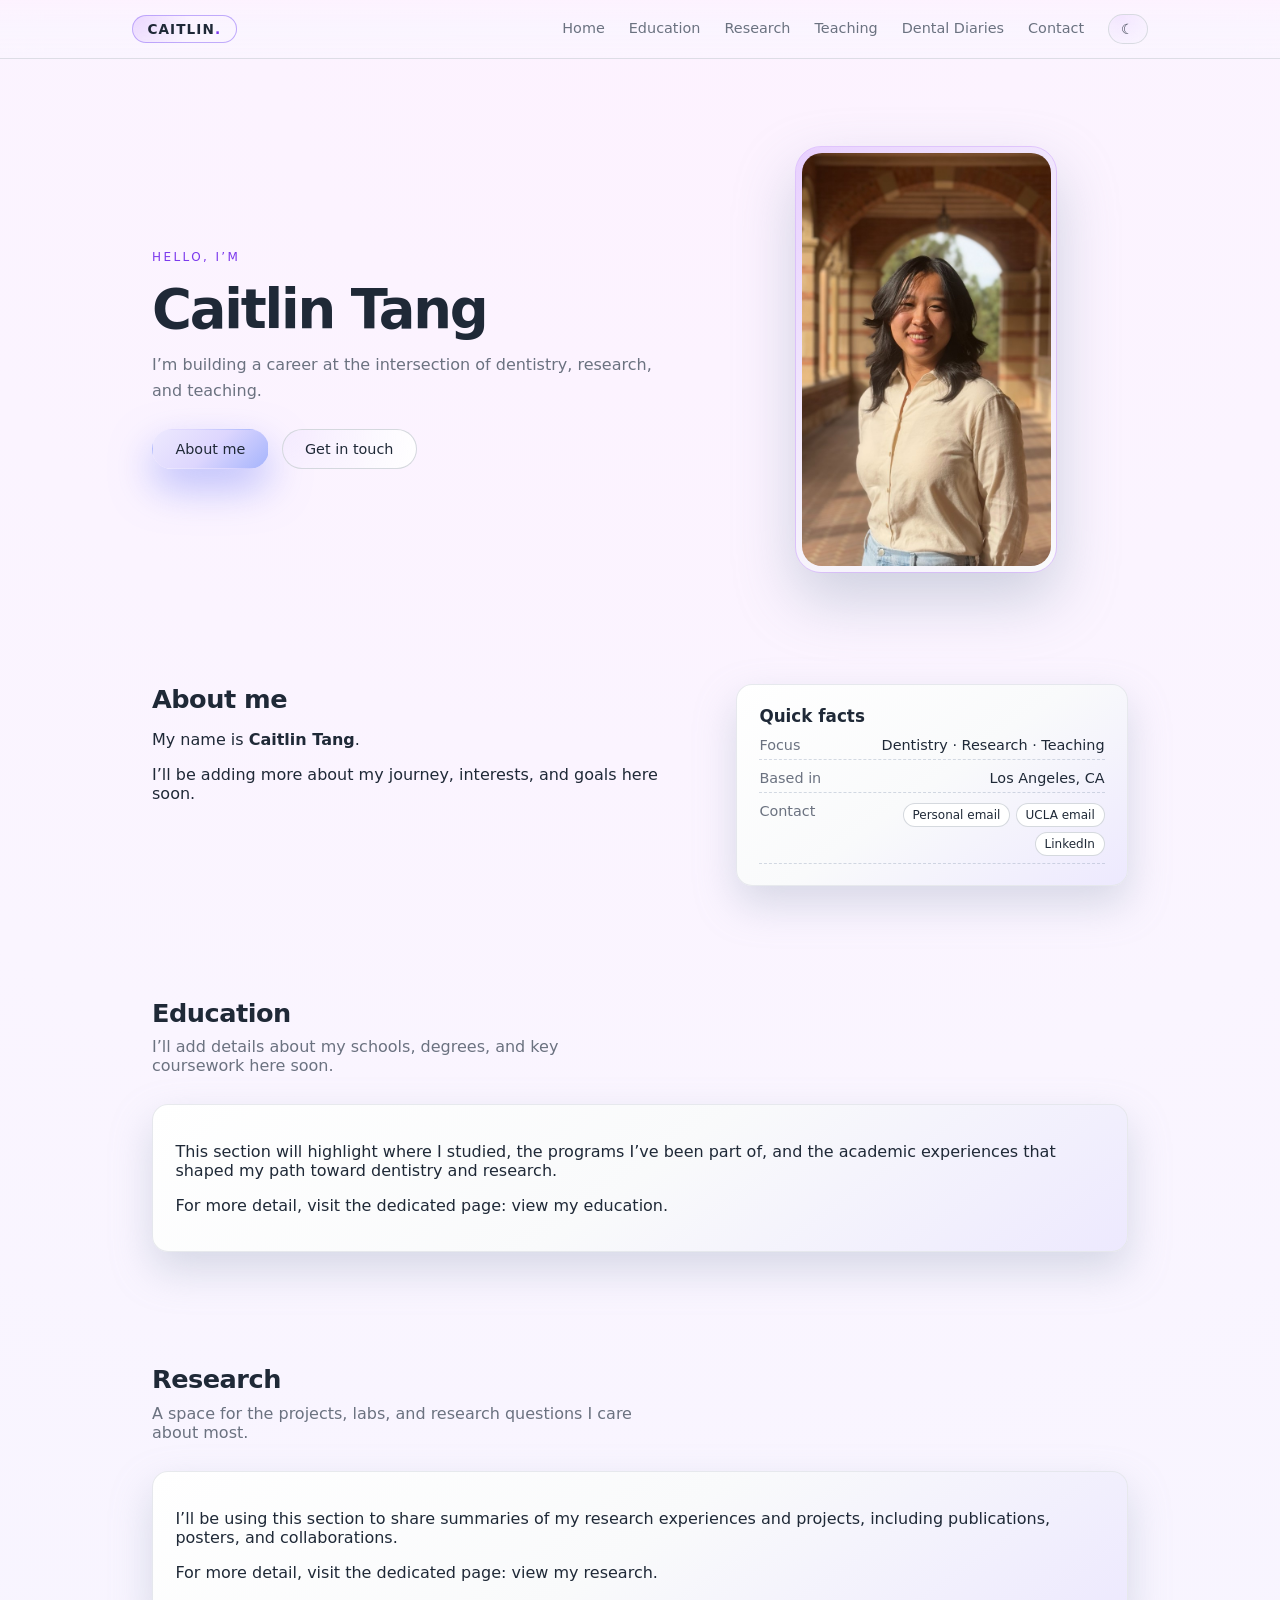
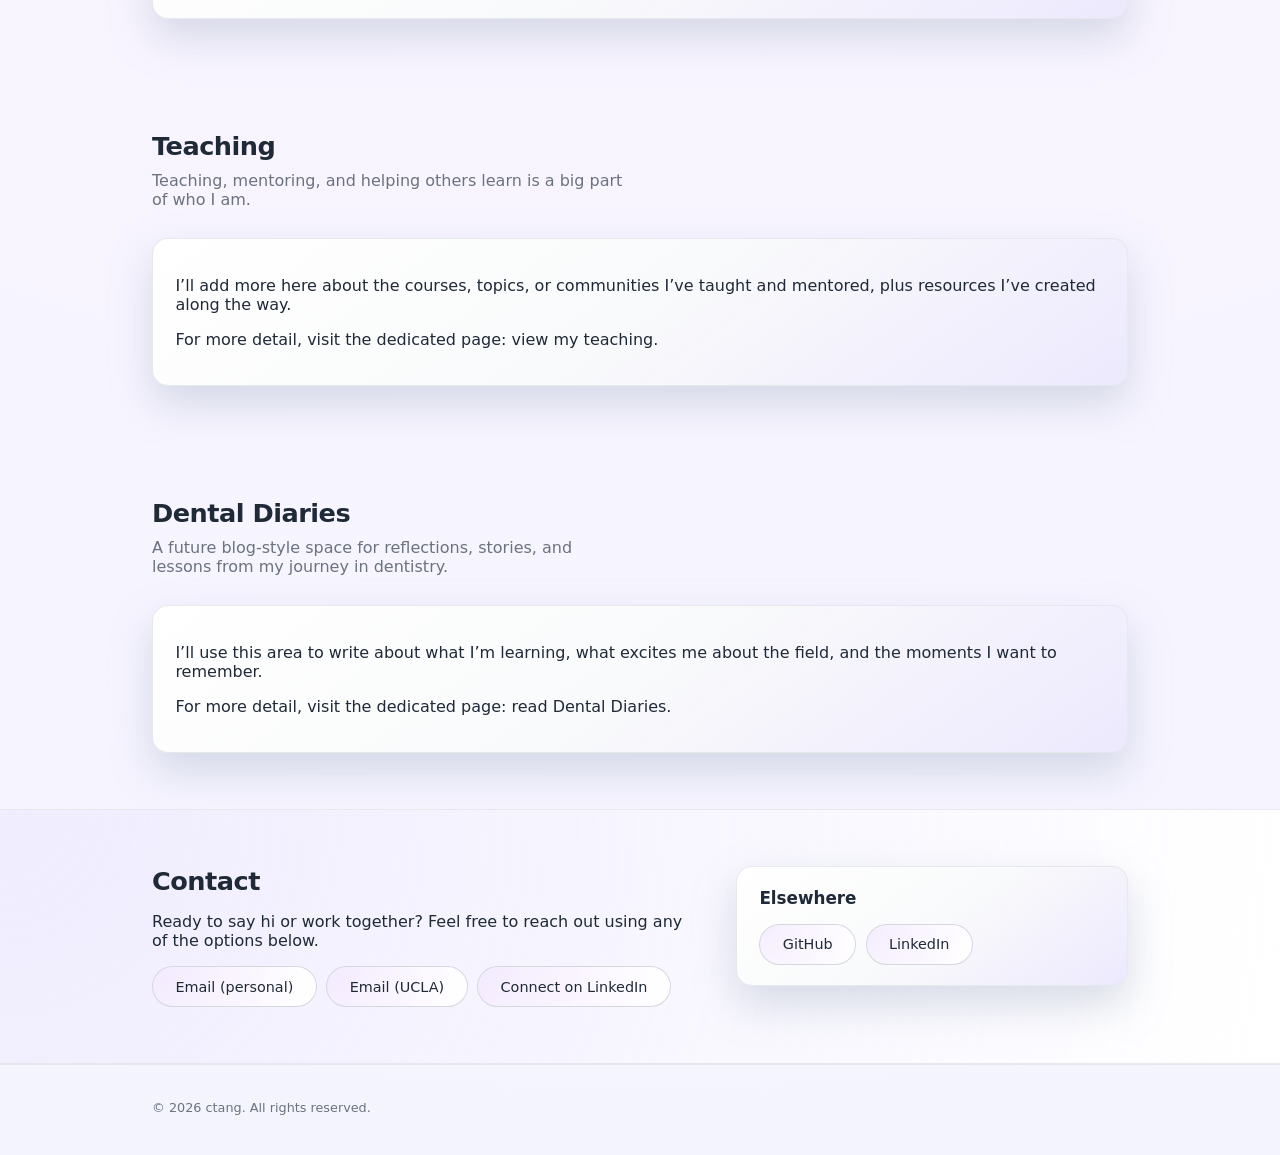
==== commit 6bfdb454: "changed the elsewhere buttons" ====
--- a/index.html
+++ b/index.html
@@ -181,23 +181,24 @@
           </div>
           <div class="card">
             <h3>Elsewhere</h3>
-            <ul class="links-list">
-              <li>
-                <a href="https://github.com/ctangtyy" target="_blank" rel="noreferrer">
-                  GitHub
-                </a>
-              </li>
-              <li>
-                <a
-                  href="https://www.linkedin.com/in/caitlin-tang-6b973a229/"
-                  target="_blank"
-                  rel="noreferrer"
-                >
-                  LinkedIn
-                </a>
-              </li>
-              <li><a href="#" target="_blank" rel="noreferrer">Twitter</a></li>
-            </ul>
+            <div class="contact-buttons">
+              <a
+                href="https://github.com/ctangtyy"
+                target="_blank"
+                rel="noreferrer"
+                class="btn ghost"
+              >
+                GitHub
+              </a>
+              <a
+                href="https://www.linkedin.com/in/caitlin-tang-6b973a229/"
+                target="_blank"
+                rel="noreferrer"
+                class="btn ghost"
+              >
+                LinkedIn
+              </a>
+            </div>
           </div>
         </div>
       </section>
